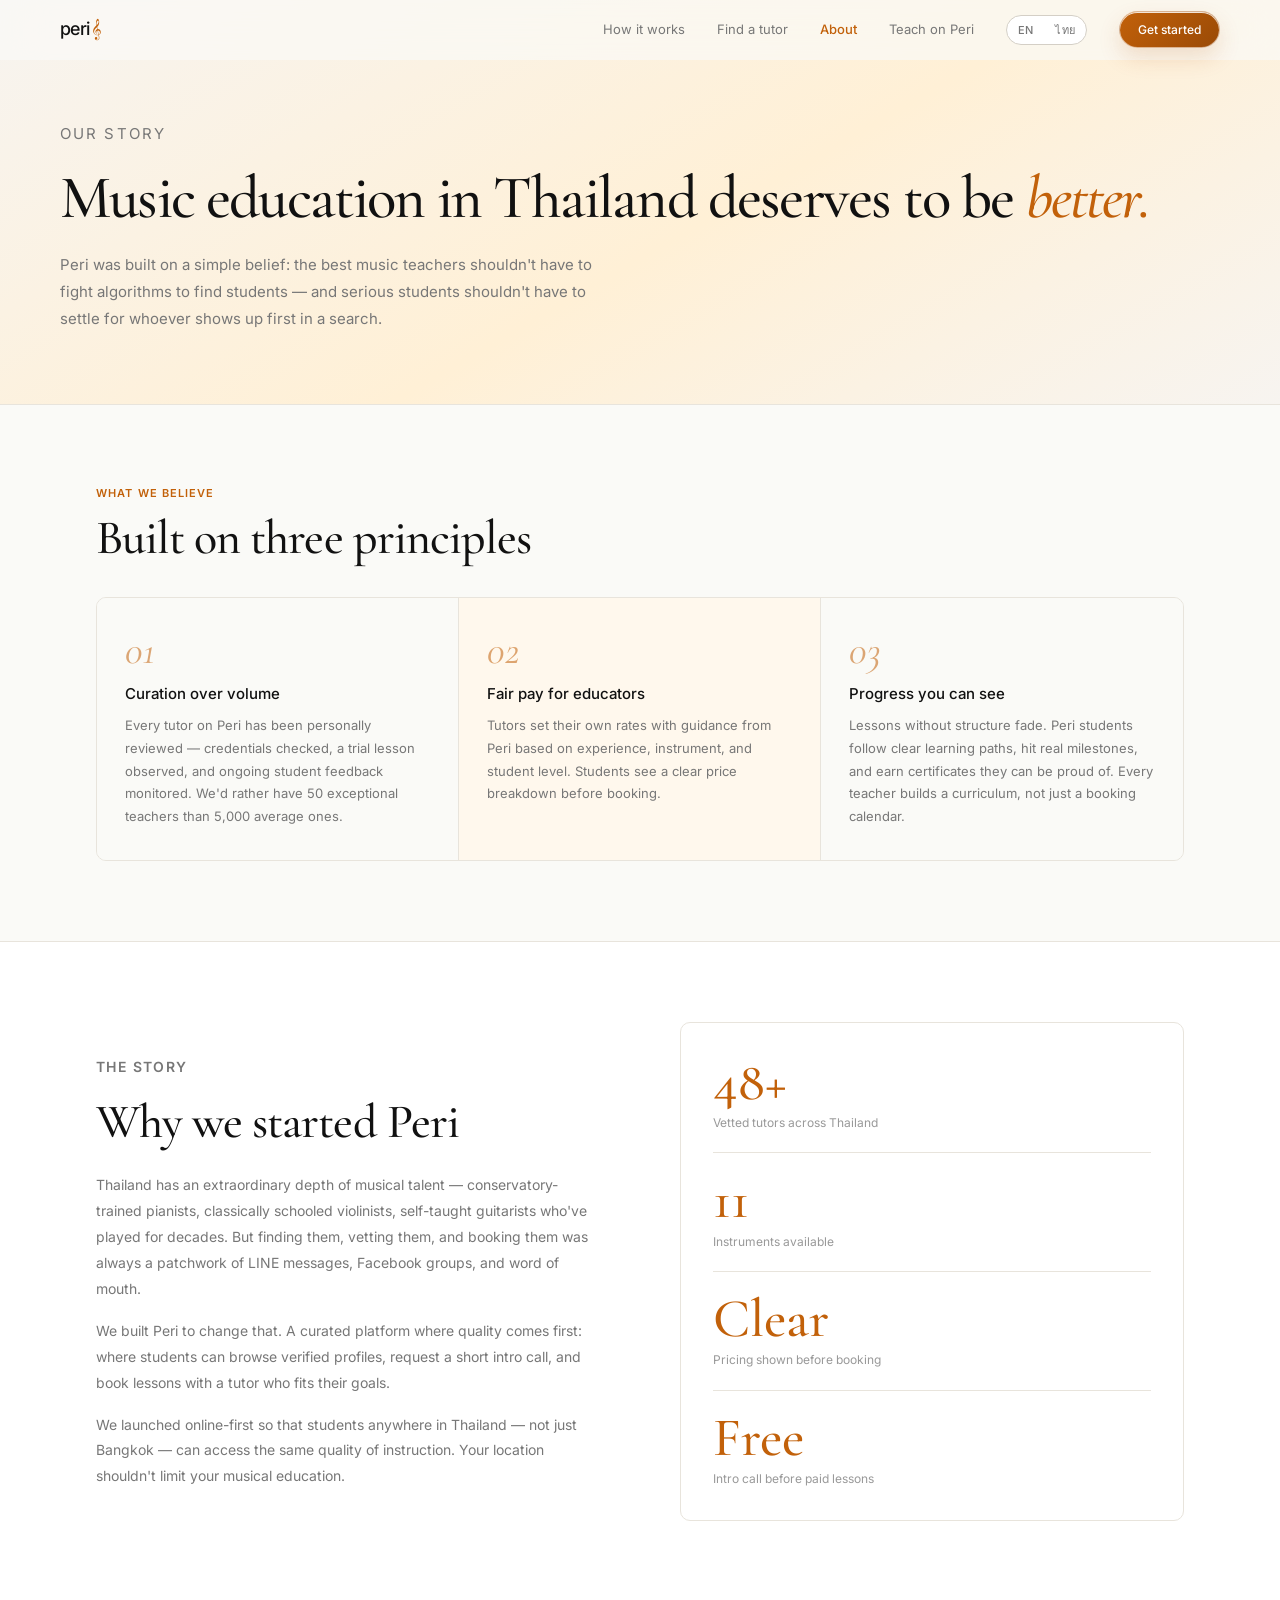
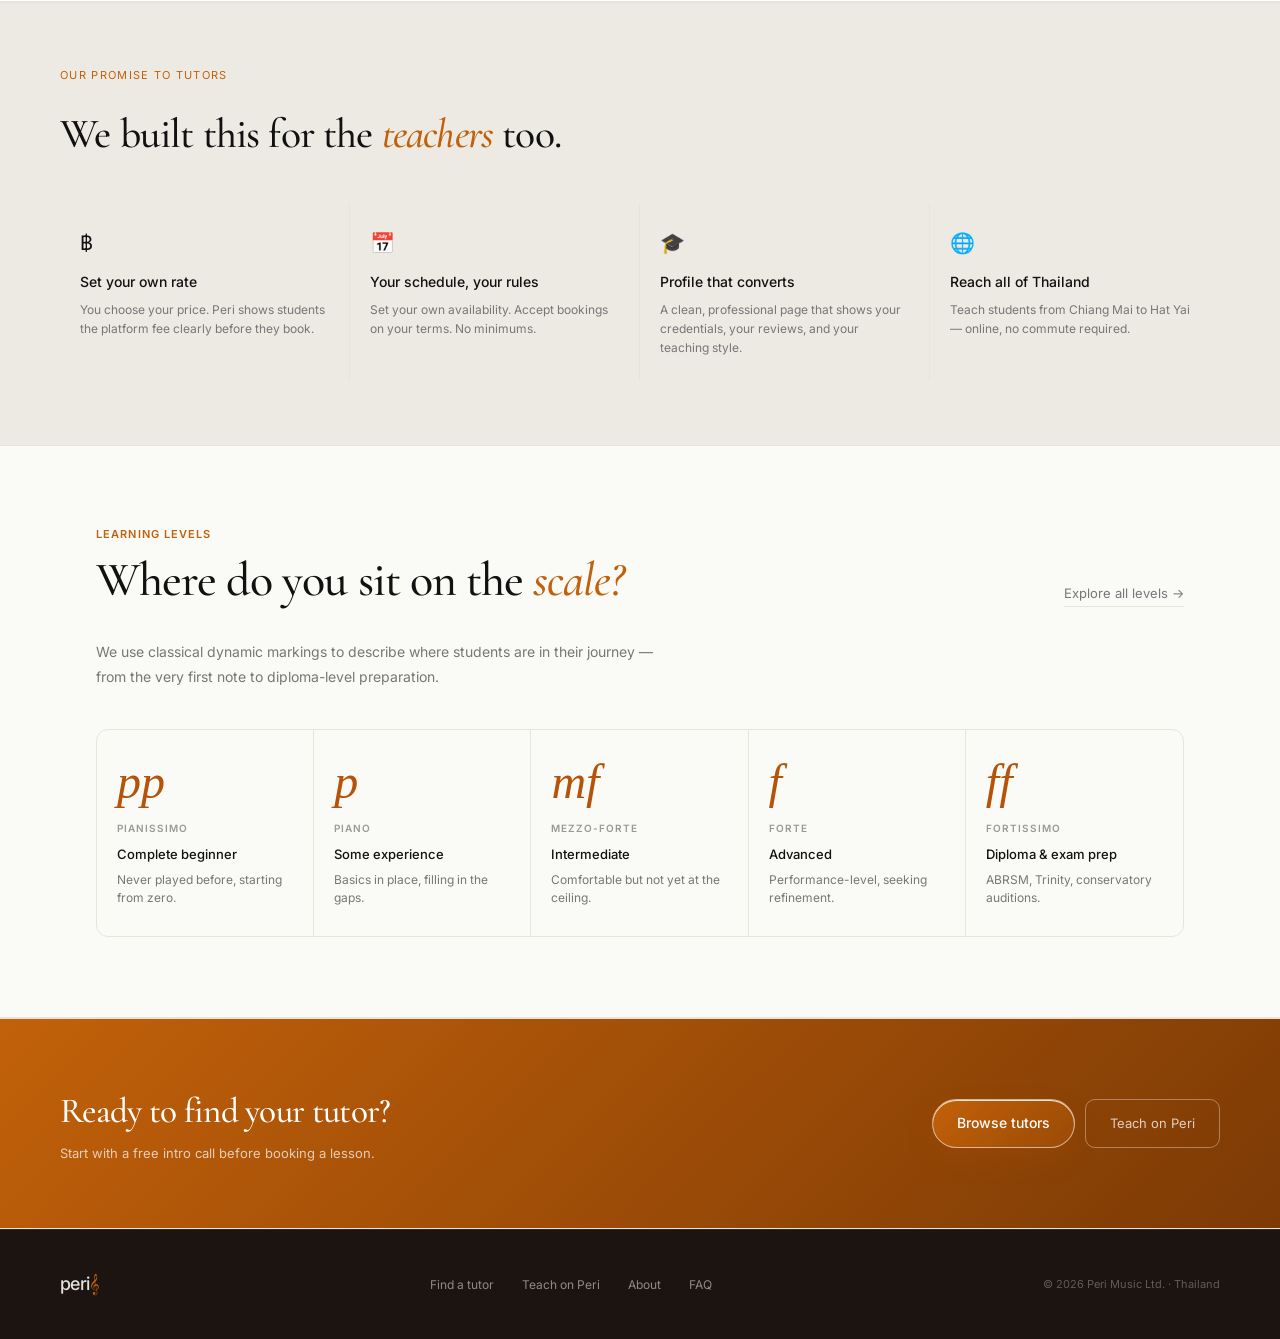
==== Music App/about.html @ 8caa7724 "Add files via upload Initial Peri mockup" ====
<!DOCTYPE html>
<html lang="en">
<head>
  <meta charset="UTF-8"/>
  <meta name="viewport" content="width=device-width, initial-scale=1.0"/>
  <title>About Peri — Online Music Tutoring in Thailand</title>
  <link rel="stylesheet" href="peri.css"/>
  <style>
    .page-hero {
      padding: 120px 36px 72px;
      background: linear-gradient(150deg, #F7F4F0 0%, #FFF0D6 55%, #F7F4F0 100%);
      border-bottom: 0.5px solid var(--border);
      position: relative; overflow: hidden;
    }
    .page-hero-inner { max-width: 1160px; margin: 0 auto; }
    .page-hero-label {
      font-size: 11px; color: var(--amber);
      letter-spacing: 0.14em; text-transform: uppercase; margin-bottom: 18px;
    }
    .page-hero h1 {
      font-family: 'Cormorant Garamond', serif;
      font-size: clamp(2.4rem, 5vw, 3.8rem);
      font-weight: 500; letter-spacing: -0.03em;
      line-height: 1.08; margin-bottom: 20px;
    }
    .page-hero h1 em { font-style: italic; color: var(--amber); }
    .page-hero p {
      font-size: 15px; color: var(--text-3);
      line-height: 1.8; max-width: 560px;
    }

    /* VALUES */
    .values-grid {
      display: grid; grid-template-columns: repeat(3, 1fr);
      gap: 0; border: 0.5px solid var(--border);
      border-radius: var(--r-md); overflow: hidden;
    }
    .value-card {
      padding: 32px 28px;
      border-right: 0.5px solid var(--border);
      background: var(--bg-white);
      transition: background 0.2s;
    }
    .value-card:nth-child(odd) { background: #FAFAF7; }
    .value-card:nth-child(even) { background: #FFF8ED; }
    .value-card:last-child { border-right: none; }
    .value-num {
      font-family: 'Cormorant Garamond', serif;
      font-size: 40px; color: var(--amber);
      font-style: italic; margin-bottom: 12px;
      line-height: 1; opacity: 0.55;
    }
    .value-title { font-size: 15px; font-weight: 500; margin-bottom: 8px; }
    .value-body { font-size: 13px; color: var(--text-3); line-height: 1.75; }

    /* STORY */
    .story-grid {
      display: grid; grid-template-columns: 1fr 1fr;
      gap: 80px; align-items: center;
    }
    .story-body p {
      font-size: 14px; color: var(--text-3);
      line-height: 1.85; margin-bottom: 16px;
    }
    .story-body p:last-child { margin-bottom: 0; }
    .story-stat-block {
      background: var(--bg-white); border: 0.5px solid var(--border);
      border-radius: var(--r-md); padding: 32px;
    }
    .story-stat {
      padding: 20px 0;
      border-bottom: 0.5px solid var(--border);
    }
    .story-stat:last-child { border-bottom: none; padding-bottom: 0; }
    .story-stat:first-child { padding-top: 0; }
    .story-stat-n {
      font-family: 'Cormorant Garamond', serif;
      font-size: 3.4rem; font-weight: 500;
      color: var(--amber); line-height: 1; margin-bottom: 4px;
    }
    .story-stat-l { font-size: 12px; color: var(--text-4); }

    /* TUTOR PROMISE */
    .promise-band {
      background: #EDEAE4; padding: 64px 36px;
      border-top: 0.5px solid var(--border);
      border-bottom: 0.5px solid var(--border);
    }
    .promise-inner { max-width: 1160px; margin: 0 auto; }
    .promise-label {
      font-size: 11px; color: var(--amber);
      letter-spacing: 0.12em; text-transform: uppercase; margin-bottom: 16px;
    }
    .promise-title {
      font-family: 'Cormorant Garamond', serif;
      font-size: clamp(1.8rem, 3.5vw, 2.6rem);
      font-weight: 500; color: var(--text);
      letter-spacing: -0.02em; margin-bottom: 36px;
    }
    .promise-title em { font-style: italic; color: var(--amber); }
    .promise-grid {
      display: grid; grid-template-columns: repeat(4, 1fr); gap: 0;
    }
    .promise-item {
      padding: 24px 20px;
      border-right: 0.5px solid var(--border);
    }
    .promise-item:last-child { border-right: none; }
    .promise-icon { font-size: 20px; margin-bottom: 12px; }
    .promise-item-t { font-size: 14px; color: var(--text); font-weight: 500; margin-bottom: 6px; }
    .promise-item-d { font-size: 12px; color: var(--text-3); line-height: 1.6; }

    @media (max-width: 900px) {
      .values-grid { grid-template-columns: 1fr 1fr; }
      .story-grid { grid-template-columns: 1fr; gap: 40px; }
      .promise-grid { grid-template-columns: 1fr 1fr; }
    }
    @media (max-width: 600px) {
      .values-grid { grid-template-columns: 1fr; }
      .promise-grid { grid-template-columns: 1fr; }
    }
  </style>
</head>
<body>

<!-- NAV -->
<nav class="nav" id="nav">
  <div class="nav-inner">
    <a href="index.html" class="nav-logo">peri<span class="clef">𝄞</span></a>
    <a href="index.html#how" class="nav-link" data-lang="nav.how">How it works</a>
    <a href="tutors.html" class="nav-link" data-lang="nav.tutors">Find a tutor</a>
    <a href="about.html" class="nav-link active" data-lang="nav.about">About</a>
    <a href="teach.html" class="nav-link" data-lang="nav.teach">Teach on Peri</a>
    <div class="lang-toggle">
      <button class="lang-btn active" data-lang-switcher="en" onclick="window.Peri.setLang('en')">EN</button>
      <button class="lang-btn" data-lang-switcher="th" onclick="window.Peri.setLang('th')">ไทย</button>
    </div>
    <a href="tutors.html" class="nav-btn" data-lang="nav.cta">Get started</a>
  </div>
</nav>

<!-- HERO -->
<section class="page-hero">
  <div class="page-hero-inner">
    <p class="page-hero-label" data-lang="abt.hero.label">Our story</p>
    <h1 class="hero-h1" data-lang-html="abt.hero.h1">Music education in Thailand<br/>deserves to be <em>better.</em></h1>
    <p data-lang="abt.hero.sub">Peri was built on a simple belief: the best music teachers shouldn't have to fight algorithms to find students — and serious students shouldn't have to settle for whoever shows up first in a search.</p>
  </div>
</section>

<!-- VALUES -->
<section class="section" style="border-bottom:0.5px solid var(--border);">
  <div class="container">
    <div class="sec-head">
      <div>
        <p class="sec-label" data-lang="abt.val.label">What we believe</p>
        <h2 class="sec-title s-title" data-lang="abt.val.title">Built on three principles</h2>
      </div>
    </div>
    <div class="values-grid">
      <div class="value-card">
        <div class="value-num" data-lang="abt.val1.n">01</div>
        <div class="value-title" data-lang="abt.val1.t">Curation over volume</div>
        <div class="value-body" data-lang="abt.val1.d">Every tutor on Peri has been personally reviewed — credentials checked, a trial lesson observed, and ongoing student feedback monitored. We'd rather have 50 exceptional teachers than 5,000 average ones.</div>
      </div>
      <div class="value-card">
        <div class="value-num" data-lang="abt.val2.n">02</div>
        <div class="value-title" data-lang="abt.val2.t">Fair pay for educators</div>
        <div class="value-body" data-lang="abt.val2.d">Tutors set their own rates with guidance from Peri based on experience, instrument, and student level. Students see a clear price breakdown before booking.</div>
      </div>
      <div class="value-card">
        <div class="value-num" data-lang="abt.val3.n">03</div>
        <div class="value-title" data-lang="abt.val3.t">Progress you can see</div>
        <div class="value-body" data-lang="abt.val3.d">Lessons without structure fade. Peri students follow clear learning paths, hit real milestones, and earn certificates they can be proud of. Every teacher builds a curriculum, not just a booking calendar.</div>
      </div>
    </div>
  </div>
</section>

<!-- STORY -->
<section class="section" style="background:var(--bg-white); border-bottom:0.5px solid var(--border);">
  <div class="container">
    <div class="story-grid">
      <div class="story-body">
        <p class="sec-label" data-lang="abt.story.label">The story</p>
        <h2 class="sec-title s-title" style="margin-bottom:24px;" data-lang="abt.story.title">Why we started Peri</h2>
        <p data-lang="abt.story.p1">Thailand has an extraordinary depth of musical talent — conservatory-trained pianists, classically schooled violinists, self-taught guitarists who've played for decades. But finding them, vetting them, and booking them was always a patchwork of LINE messages, Facebook groups, and word of mouth.</p>
        <p data-lang="abt.story.p2">We built Peri to change that. A curated platform where quality comes first: where students can browse verified profiles, request a short intro call, and book lessons with a tutor who fits their goals.</p>
        <p data-lang="abt.story.p3">We launched online-first so that students anywhere in Thailand — not just Bangkok — can access the same quality of instruction. Your location shouldn't limit your musical education.</p>
      </div>
      <div>
        <div class="story-stat-block">
          <div class="story-stat">
            <div class="story-stat-n" data-lang="abt.stat1.n">48+</div>
            <div class="story-stat-l" data-lang="abt.stat1.l">Vetted tutors across Thailand</div>
          </div>
          <div class="story-stat">
            <div class="story-stat-n" data-lang="abt.stat2.n">11</div>
            <div class="story-stat-l" data-lang="abt.stat2.l">Instruments available</div>
          </div>
          <div class="story-stat">
            <div class="story-stat-n" data-lang="abt.stat3.n">Clear</div>
            <div class="story-stat-l" data-lang="abt.stat3.l">Pricing shown before booking</div>
          </div>
          <div class="story-stat">
            <div class="story-stat-n" data-lang="abt.stat4.n">Free</div>
            <div class="story-stat-l" data-lang="abt.stat4.l">Intro call before paid lessons</div>
          </div>
        </div>
      </div>
    </div>
  </div>
</section>

<!-- TUTOR PROMISE -->
<div class="promise-band">
  <div class="promise-inner">
    <p class="promise-label" data-lang="abt.promise.label">Our promise to tutors</p>
    <h2 class="promise-title s-title" data-lang-html="abt.promise.title">We built this for the <em>teachers</em> too.</h2>
    <div class="promise-grid">
      <div class="promise-item">
        <div class="promise-icon">฿</div>
        <div class="promise-item-t" data-lang="abt.pr1.t">Set your own rate</div>
        <div class="promise-item-d" data-lang="abt.pr1.d">You choose your price. Peri shows students the platform fee clearly before they book.</div>
      </div>
      <div class="promise-item">
        <div class="promise-icon">📅</div>
        <div class="promise-item-t" data-lang="abt.pr2.t">Your schedule, your rules</div>
        <div class="promise-item-d" data-lang="abt.pr2.d">Set your own availability. Accept bookings on your terms. No minimums.</div>
      </div>
      <div class="promise-item">
        <div class="promise-icon">🎓</div>
        <div class="promise-item-t" data-lang="abt.pr3.t">Profile that converts</div>
        <div class="promise-item-d" data-lang="abt.pr3.d">A clean, professional page that shows your credentials, your reviews, and your teaching style.</div>
      </div>
      <div class="promise-item">
        <div class="promise-icon">🌐</div>
        <div class="promise-item-t" data-lang="abt.pr4.t">Reach all of Thailand</div>
        <div class="promise-item-d" data-lang="abt.pr4.d">Teach students from Chiang Mai to Hat Yai — online, no commute required.</div>
      </div>
    </div>
  </div>
</div>

<!-- LEVELS -->
<section class="section" style="background:var(--bg); border-bottom:0.5px solid var(--border);">
  <div class="container">
    <div class="sec-head">
      <div>
        <p class="sec-label" data-lang="abt.lev.label">Learning levels</p>
        <h2 class="sec-title s-title" data-lang-html="abt.lev.title">Where do you sit<br/>on the <em>scale?</em></h2>
      </div>
      <a href="levels.html" style="font-size:13px;color:var(--text-3);border-bottom:0.5px solid var(--border);padding-bottom:2px;" data-lang="abt.lev.link">Explore all levels →</a>
    </div>
    <p style="font-size:14px;color:var(--text-3);line-height:1.8;max-width:560px;margin-bottom:40px;" data-lang="abt.lev.body">We use classical dynamic markings to describe where students are in their journey — from the very first note to diploma-level preparation.</p>
    <div style="display:grid;grid-template-columns:repeat(5,1fr);border:0.5px solid var(--border);border-radius:12px;overflow:hidden;">
      <a href="levels.html#pp" style="padding:28px 20px;border-right:0.5px solid var(--border);text-decoration:none;transition:background 0.15s;" onmouseover="this.style.background='#FEF3C7'" onmouseout="this.style.background=''">
        <div style="font-family:'Times New Roman',serif;font-size:3rem;font-style:italic;color:#B45309;line-height:1;margin-bottom:14px;">pp</div>
        <div style="font-size:10px;font-weight:600;letter-spacing:0.1em;text-transform:uppercase;color:#999;margin-bottom:8px;">Pianissimo</div>
        <div style="font-size:13px;font-weight:500;color:#111;margin-bottom:6px;" data-lang="abt.lev.pp.badge">Complete beginner</div>
        <div style="font-size:12px;color:#777;line-height:1.55;" data-lang="abt.lev.pp.d">Never played before, starting from zero.</div>
      </a>
      <a href="levels.html#p" style="padding:28px 20px;border-right:0.5px solid var(--border);text-decoration:none;transition:background 0.15s;" onmouseover="this.style.background='#FEF3C7'" onmouseout="this.style.background=''">
        <div style="font-family:'Times New Roman',serif;font-size:3rem;font-style:italic;color:#B45309;line-height:1;margin-bottom:14px;">p</div>
        <div style="font-size:10px;font-weight:600;letter-spacing:0.1em;text-transform:uppercase;color:#999;margin-bottom:8px;">Piano</div>
        <div style="font-size:13px;font-weight:500;color:#111;margin-bottom:6px;" data-lang="abt.lev.p.badge">Some experience</div>
        <div style="font-size:12px;color:#777;line-height:1.55;" data-lang="abt.lev.p.d">Basics in place, filling in the gaps.</div>
      </a>
      <a href="levels.html#mf" style="padding:28px 20px;border-right:0.5px solid var(--border);text-decoration:none;transition:background 0.15s;" onmouseover="this.style.background='#FEF3C7'" onmouseout="this.style.background=''">
        <div style="font-family:'Times New Roman',serif;font-size:3rem;font-style:italic;color:#B45309;line-height:1;margin-bottom:14px;">mf</div>
        <div style="font-size:10px;font-weight:600;letter-spacing:0.1em;text-transform:uppercase;color:#999;margin-bottom:8px;">Mezzo-forte</div>
        <div style="font-size:13px;font-weight:500;color:#111;margin-bottom:6px;" data-lang="abt.lev.mf.badge">Intermediate</div>
        <div style="font-size:12px;color:#777;line-height:1.55;" data-lang="abt.lev.mf.d">Comfortable but not yet at the ceiling.</div>
      </a>
      <a href="levels.html#f" style="padding:28px 20px;border-right:0.5px solid var(--border);text-decoration:none;transition:background 0.15s;" onmouseover="this.style.background='#FEF3C7'" onmouseout="this.style.background=''">
        <div style="font-family:'Times New Roman',serif;font-size:3rem;font-style:italic;color:#B45309;line-height:1;margin-bottom:14px;">f</div>
        <div style="font-size:10px;font-weight:600;letter-spacing:0.1em;text-transform:uppercase;color:#999;margin-bottom:8px;">Forte</div>
        <div style="font-size:13px;font-weight:500;color:#111;margin-bottom:6px;" data-lang="abt.lev.f.badge">Advanced</div>
        <div style="font-size:12px;color:#777;line-height:1.55;" data-lang="abt.lev.f.d">Performance-level, seeking refinement.</div>
      </a>
      <a href="levels.html#ff" style="padding:28px 20px;text-decoration:none;transition:background 0.15s;" onmouseover="this.style.background='#FEF3C7'" onmouseout="this.style.background=''">
        <div style="font-family:'Times New Roman',serif;font-size:3rem;font-style:italic;color:#B45309;line-height:1;margin-bottom:14px;">ff</div>
        <div style="font-size:10px;font-weight:600;letter-spacing:0.1em;text-transform:uppercase;color:#999;margin-bottom:8px;">Fortissimo</div>
        <div style="font-size:13px;font-weight:500;color:#111;margin-bottom:6px;" data-lang="abt.lev.ff.badge">Diploma &amp; exam prep</div>
        <div style="font-size:12px;color:#777;line-height:1.55;" data-lang="abt.lev.ff.d">ABRSM, Trinity, conservatory auditions.</div>
      </a>
    </div>
  </div>
</section>

<!-- CTA -->
<div class="cta-band">
  <div class="cta-inner">
    <div>
      <div class="cta-t" data-lang="abt.cta.t">Ready to find your tutor?</div>
      <div class="cta-s" data-lang="abt.cta.s">Start with a free intro call before booking a lesson.</div>
    </div>
    <div class="cta-actions">
      <a href="tutors.html" class="btn btn-primary" data-lang="abt.cta.btn">Browse tutors</a>
      <a href="teach.html" style="display:inline-flex;align-items:center;font-size:13px;color:rgba(255,255,255,0.75);padding:12px 24px;border-radius:10px;border:0.5px solid rgba(255,255,255,0.35);" data-lang="abt.cta.link">Teach on Peri</a>
    </div>
  </div>
</div>

<!-- FOOTER -->
<footer style="background:#1C1410; border-top:0.5px solid rgba(255,255,255,0.08);">
  <div class="footer-inner">
    <div class="foot-logo" style="color:rgba(255,255,255,0.88);">peri<span class="clef">𝄞</span></div>
    <div class="foot-links">
      <a href="tutors.html" class="foot-link" style="color:rgba(255,255,255,0.5);" data-lang="foot.tutors">Find a tutor</a>
      <a href="teach.html" class="foot-link" style="color:rgba(255,255,255,0.5);" data-lang="foot.teach">Teach on Peri</a>
      <a href="about.html" class="foot-link" style="color:rgba(255,255,255,0.5);" data-lang="foot.about">About</a>
      <a href="faq.html" class="foot-link" style="color:rgba(255,255,255,0.5);" data-lang="foot.faq">FAQ</a>
    </div>
    <div class="foot-copy" style="color:rgba(255,255,255,0.3);" data-lang="foot.copy">© 2026 Peri Music Ltd. · Thailand</div>
  </div>
</footer>

<script src="lang.js"></script>
<script>
  const nav = document.getElementById('nav');
  window.addEventListener('scroll', () => {
    nav.classList.toggle('scrolled', window.scrollY > 20);
  });
  // ── Italic em fade-in ──
  const emObs = new IntersectionObserver((entries, o) => {
    entries.forEach(e => { if(e.isIntersecting){ e.target.classList.add('em-revealed'); o.unobserve(e.target); }});
  }, {threshold:0.25});
  document.querySelectorAll('.s-title, .hero-h1').forEach(el => emObs.observe(el));
</script>
</body>
</html>
---- Music App/peri.css ----
/* =============================================
   PERI — Design System v3
   Wireframe palette + v1 interactivity
   ============================================= */

@import url('https://fonts.googleapis.com/css2?family=Cormorant+Garamond:ital,wght@0,400;0,500;1,400;1,500&family=Inter:wght@300;400;500;600&family=Sarabun:wght@300;400;500&display=swap');

:root {
  --bg:         #FAFAF7;
  --bg-white:   #FFFFFF;
  --border:     #E8E4DC;
  --border-2:   #D4CFC6;
  --amber:      #C2610A;
  --amber-pale: #FFF0D6;
  --amber-mid:  #D4A047;
  --amber-text: #92400E;
  --dark:       #111111;
  --dark2:      #1E1E1E;
  --text:       #111111;
  --text-2:     #444444;
  --text-3:     #777777;
  --text-4:     #999999;
  --text-5:     #BBBBBB;
  --green:      #22C55E;
  --r-sm: 6px;
  --r-md: 10px;
  --r-lg: 16px;
  --shadow-sm: 0 1px 3px rgba(0,0,0,0.05), 0 1px 2px rgba(0,0,0,0.04);
  --shadow-md: 0 4px 20px rgba(0,0,0,0.08), 0 1px 3px rgba(0,0,0,0.04);
  --shadow-lg: 0 12px 40px rgba(0,0,0,0.1);
  --glass-bg: rgba(255,255,255,0.58);
  --glass-border: rgba(255,255,255,0.72);
  --glass-inner: inset 0 1px 0 rgba(255,255,255,0.84), inset 0 -1px 0 rgba(180,83,9,0.06);
}

*, *::before, *::after { box-sizing: border-box; margin: 0; padding: 0; }
html { scroll-behavior: smooth; }
body {
  font-family: 'Inter', -apple-system, sans-serif;
  background: var(--bg);
  color: var(--text);
  line-height: 1.6;
  -webkit-font-smoothing: antialiased;
}
a { color: inherit; text-decoration: none; }
img { display: block; max-width: 100%; }
button { cursor: pointer; border: none; background: none; font-family: inherit; }

/* ---- NAV ---- */
.nav {
  position: fixed; top: 0; left: 0; right: 0; z-index: 100;
  height: 60px;
  display: flex; align-items: center;
  padding: 0 36px;
  background: rgba(250,250,247,0.72);
  backdrop-filter: blur(20px) saturate(1.2);
  -webkit-backdrop-filter: blur(20px) saturate(1.2);
  border-bottom: 0.5px solid transparent;
  transition: border-color 0.25s, box-shadow 0.25s;
}
.nav.scrolled {
  border-bottom-color: var(--border);
  box-shadow: 0 1px 12px rgba(0,0,0,0.05);
}
.nav-inner {
  max-width: 1160px; margin: 0 auto; width: 100%;
  display: flex; align-items: center; gap: 32px;
}
.nav-logo {
  font-size: 18px; font-weight: 500;
  letter-spacing: -0.04em; color: var(--dark);
  margin-right: auto; display: flex; align-items: center; gap: 2px;
}
.nav-logo .clef { color: var(--amber); }
.nav-link { font-size: 13px; color: var(--text-3); transition: all 0.18s; }
.nav-link:hover { color: var(--text); }
.nav-link.active { color: var(--amber); font-weight: 500; }
.nav-btn {
  font-size: 12px; font-weight: 500;
  padding: 8px 18px; border-radius: 999px;
  background: linear-gradient(135deg, #C2610A 0%, #9A4A06 100%); color: #fff;
  border: 0.5px solid rgba(255,255,255,0.55);
  box-shadow: var(--glass-inner), 0 10px 22px rgba(180,83,9,0.16);
  transition: opacity 0.15s, transform 0.15s;
}
.nav-btn:hover { opacity: 0.9; transform: translateY(-1px); }

/* ---- BUTTONS ---- */
.btn {
  display: inline-flex; align-items: center; gap: 6px;
  font-size: 14px; font-weight: 500; font-family: 'Inter', sans-serif;
  padding: 12px 24px; border-radius: 999px;
  cursor: pointer; transition: all 0.18s;
}
.btn-primary {
  background: linear-gradient(135deg, #C2610A 0%, #9A4A06 100%); color: #fff;
  border: 0.5px solid rgba(255,255,255,0.55);
  box-shadow: var(--glass-inner), 0 12px 26px rgba(180,83,9,0.18);
}
.btn-primary:hover { background: linear-gradient(135deg, #9A4A06 0%, #7A3804 100%); transform: translateY(-1px); box-shadow: var(--glass-inner), var(--shadow-md); }
.btn-outline {
  border: 0.5px solid rgba(180,83,9,0.24); color: var(--amber-text);
  background: var(--glass-bg);
  backdrop-filter: blur(14px) saturate(1.14);
  -webkit-backdrop-filter: blur(14px) saturate(1.14);
  box-shadow: var(--glass-inner);
}
.btn-outline:hover { background: rgba(254,243,199,0.62); }
.btn-ghost {
  border: 0.5px solid var(--glass-border); color: var(--text-2);
  background: var(--glass-bg);
  backdrop-filter: blur(14px) saturate(1.14);
  -webkit-backdrop-filter: blur(14px) saturate(1.14);
  box-shadow: var(--glass-inner);
}
.btn-ghost:hover { border-color: rgba(180,83,9,0.22); color: var(--text); }
.btn-dark { background: rgba(180,83,9,0.9); color: #fff; }
.btn-dark:hover { opacity: 0.85; }
.btn-sm { padding: 8px 16px; font-size: 12px; border-radius: var(--r-sm); }

/* ---- LAYOUT ---- */
.container { max-width: 1160px; margin: 0 auto; padding: 0 36px; }
.section { padding: 80px 36px; }
.section-sm { padding: 48px 36px; }
.divider { height: 0.5px; background: var(--border); }

/* ---- DYNAMICS STRIP ---- */
.dyn-strip { display: flex; border-bottom: 0.5px solid var(--border); }
.dyn {
  flex: 1; padding: 12px 20px;
  border-right: 0.5px solid var(--border);
  display: flex; align-items: center; gap: 10px;
}
.dyn:last-child { border-right: none; }
.dyn-mark {
  font-family: 'Cormorant Garamond', serif;
  font-size: 18px; color: var(--amber); font-style: italic; min-width: 22px;
}
.dyn-text { font-size: 11px; color: var(--text-4); line-height: 1.4; }

/* ---- STATS BAR ---- */
.stats-bar { display: flex; border-bottom: 0.5px solid var(--border); }
.stat { flex: 1; padding: 18px 24px; border-right: 0.5px solid var(--border); }
.stat:last-child { border-right: none; }
.stat-n { font-size: 24px; font-weight: 500; color: var(--text); margin-bottom: 3px; }
.stat-l { font-size: 10px; color: var(--text-4); text-transform: uppercase; letter-spacing: 0.06em; }

/* ---- TUTOR CARD (grid) ---- */
.tc {
  background: var(--bg-white); border: 0.5px solid var(--border);
  border-radius: var(--r-md); padding: 16px;
  position: relative; overflow: hidden;
  cursor: pointer; display: block;
  transition: border-color 0.18s, transform 0.18s, box-shadow 0.18s;
}
.tc:hover { border-color: var(--amber); transform: translateY(-3px); box-shadow: var(--shadow-md); }
.tc-stripe { position: absolute; top: 0; left: 0; right: 0; height: 2px; background: var(--amber); }
.tc-top { display: flex; justify-content: space-between; align-items: flex-start; margin-bottom: 10px; }
.tc-av {
  width: 40px; height: 40px; border-radius: 50%;
  background: var(--amber-pale); color: var(--amber-text);
  display: flex; align-items: center; justify-content: center;
  font-size: 13px; font-weight: 500; flex-shrink: 0;
}
.tc-stars { color: var(--amber); font-size: 11px; }
.tc-name { font-size: 14px; font-weight: 500; color: var(--text); margin-bottom: 2px; }
.tc-inst { font-size: 12px; color: var(--text-4); margin-bottom: 10px; }
.tc-tags { display: flex; gap: 5px; flex-wrap: wrap; margin-bottom: 12px; }
.tc-tag {
  font-size: 10px; padding: 2px 7px; border-radius: 3px;
  background: var(--amber-pale); color: var(--amber-text);
}
.tc-footer { display: flex; justify-content: space-between; align-items: center; }
.tc-price { font-size: 13px; font-weight: 500; color: var(--amber); }
.online-pill {
  display: flex; align-items: center; gap: 5px;
  font-size: 10px; color: #166534;
}
.online-dot { width: 6px; height: 6px; border-radius: 50%; background: var(--green); }

/* ---- SECTION LABEL / TITLE ---- */
.sec-label {
  font-size: 11px; font-weight: 600; letter-spacing: 0.1em;
  text-transform: uppercase; color: var(--amber); margin-bottom: 10px;
}
.sec-title {
  font-family: 'Cormorant Garamond', serif;
  font-size: clamp(2rem, 4vw, 3rem);
  font-weight: 500; letter-spacing: -0.02em;
  line-height: 1.1; color: var(--text);
}
.sec-title em { font-style: italic; color: var(--amber); }
.sec-head { display: flex; justify-content: space-between; align-items: flex-end; margin-bottom: 32px; }

/* ---- HOW GRID ---- */
.how-grid { display: grid; grid-template-columns: repeat(3,1fr); gap: 0; }
.hc { padding: 28px; border-right: 0.5px solid var(--border); }
.hc:first-child { padding-left: 0; }
.hc:last-child { border-right: none; padding-right: 0; }
.hc-n {
  font-family: 'Cormorant Garamond', serif;
  font-size: 44px; color: var(--border); font-style: italic; margin-bottom: 10px;
}
.hc-t { font-size: 15px; font-weight: 500; color: var(--text); margin-bottom: 6px; }
.hc-d { font-size: 13px; color: var(--text-3); line-height: 1.7; }

/* ---- WHY CARDS ---- */
.why-card {
  background: var(--bg-white); border: 0.5px solid var(--border);
  border-radius: var(--r-md); padding: 20px 24px;
  display: flex; gap: 16px; align-items: flex-start;
  transition: border-color 0.18s, box-shadow 0.18s;
  margin-bottom: 12px;
}
.why-card:hover { border-color: var(--amber-mid); box-shadow: var(--shadow-sm); }
.why-card:last-child { margin-bottom: 0; }
.why-icon {
  width: 36px; height: 36px; border-radius: var(--r-sm);
  background: var(--amber-pale); color: var(--amber-text);
  display: flex; align-items: center; justify-content: center;
  font-size: 16px; flex-shrink: 0;
}
.why-card-title { font-size: 14px; font-weight: 500; margin-bottom: 3px; }
.why-card-sub { font-size: 12px; color: var(--text-4); }

/* ---- CTA BAND ---- */
.cta-band {
  background: linear-gradient(135deg, #C2610A 0%, #7C3A05 100%); padding: 64px 36px;
  border-top: 0.5px solid var(--border);
  border-bottom: 0.5px solid var(--border);
}
.cta-inner { max-width: 1160px; margin: 0 auto; display: flex; align-items: center; justify-content: space-between; gap: 40px; }
.cta-t {
  font-family: 'Cormorant Garamond', serif;
  font-size: clamp(1.6rem, 3vw, 2.2rem);
  font-weight: 500; color: #fff;
  letter-spacing: -0.02em; margin-bottom: 4px;
}
.cta-s { font-size: 13px; color: rgba(255,255,255,0.7); }
.cta-actions { display: flex; gap: 10px; flex-shrink: 0; }

/* ---- INSTRUMENT GRID ---- */
.inst-grid {
  display: grid;
  grid-template-columns: repeat(9, 1fr);
  border: 0.5px solid var(--border);
  border-radius: var(--r-md);
  overflow: hidden;
}
.inst-item {
  padding: 20px 12px; text-align: center;
  border-right: 0.5px solid var(--border);
  cursor: pointer; transition: background 0.15s;
}
.inst-item:last-child { border-right: none; }
.inst-item:hover { background: var(--amber-pale); }
.inst-icon { font-size: 22px; margin-bottom: 6px; }
.inst-name { font-size: 10px; color: var(--text-4); }

/* ---- NOTE STRIP ---- */
.note-strip {
  padding: 12px 36px; border-top: 0.5px solid var(--border);
  border-bottom: 0.5px solid var(--border);
  display: flex; align-items: center; gap: 6px; overflow: hidden;
}
.nsym { font-size: 18px; color: var(--border); }
.nsym-a { color: var(--amber); }
.ns-lbl { font-size: 9px; color: #ccc; letter-spacing: 0.12em; text-transform: uppercase; margin-left: auto; }

/* ---- FILTER CHIP ---- */
.filter-chip {
  font-size: 12px; padding: 6px 14px; border-radius: 20px;
  border: 0.5px solid var(--border); color: var(--text-3);
  white-space: nowrap; cursor: pointer; background: var(--bg-white);
  transition: all 0.15s; font-family: 'Inter', sans-serif;
}
.filter-chip.on { background: var(--amber-pale); border-color: var(--amber-mid); color: var(--amber-text); }
.filter-chip:hover:not(.on) { border-color: var(--text-4); color: var(--text-2); }

/* ---- TAG ---- */
.tag { font-size: 10px; padding: 2px 7px; border-radius: 3px; background: var(--amber-pale); color: var(--amber-text); }

/* ---- FOOTER ---- */
footer {
  background: #1C1410; border-top: 0.5px solid rgba(255,255,255,0.08);
  padding: 40px 36px;
}
.footer-inner { max-width: 1160px; margin: 0 auto; display: flex; justify-content: space-between; align-items: center; flex-wrap: wrap; gap: 20px; }
.foot-logo { font-size: 18px; font-weight: 500; letter-spacing: -0.04em; color: rgba(255,255,255,0.88); }
.foot-logo .clef { color: var(--amber); }
.foot-links { display: flex; gap: 28px; }
.foot-link { font-size: 12px; color: rgba(255,255,255,0.5); transition: color 0.15s; }
.foot-link:hover { color: rgba(255,255,255,0.88); }
.foot-copy { font-size: 11px; color: rgba(255,255,255,0.3); }

@media (max-width: 900px) {
  .how-grid { grid-template-columns: 1fr 1fr; }
  .inst-grid { grid-template-columns: repeat(5,1fr); }
  .nav-link { display: none; }
  .cta-inner { flex-direction: column; align-items: flex-start; }
}
@media (max-width: 600px) {
  .how-grid { grid-template-columns: 1fr; }
  .inst-grid { grid-template-columns: repeat(3,1fr); }
  .section { padding: 56px 20px; }
  .container { padding: 0 20px; }
}

/* ── Language toggle ── */
.lang-toggle {
  display: flex;
  border-radius: 999px;
  overflow: hidden;
  border: 0.5px solid var(--border-2);
  background: var(--bg-white);
  flex-shrink: 0;
}
.lang-btn {
  font-size: 11px;
  font-weight: 500;
  padding: 5px 11px;
  background: transparent;
  color: var(--text-3);
  transition: background 0.18s, color 0.18s;
  letter-spacing: 0.02em;
}
.lang-btn:hover { color: var(--text-2); }
.lang-btn.active { background: var(--amber); color: #fff; }

/* Thai font override */
body.lang-th {
  font-family: 'Sarabun', 'Inter', -apple-system, sans-serif;
}
body.lang-th .nav-logo,
body.lang-th .hero-h1,
body.lang-th .s-title,
body.lang-th h1, body.lang-th h2, body.lang-th h3 {
  font-family: 'Sarabun', 'Cormorant Garamond', serif;
  font-style: normal;
}

/* ── Italic fade-in on section & hero titles ── */
.s-title em,
.hero-h1 em {
  display: inline-block;
  opacity: 0;
  transform: translateY(8px);
  transition: opacity 0.75s cubic-bezier(0.22, 1, 0.36, 1),
              transform 0.75s cubic-bezier(0.22, 1, 0.36, 1);
}
/* stagger hero em a beat later so headline text appears first */
.hero-h1 em { transition-delay: 0.45s; padding-right: 0.08em; }
/* section title em fades in right as the heading enters */
.s-title em  { transition-delay: 0.32s; }
/* revealed state (class added by IntersectionObserver) */
.s-title.em-revealed em,
.hero-h1.em-revealed em {
  opacity: 1;
  transform: none;
}
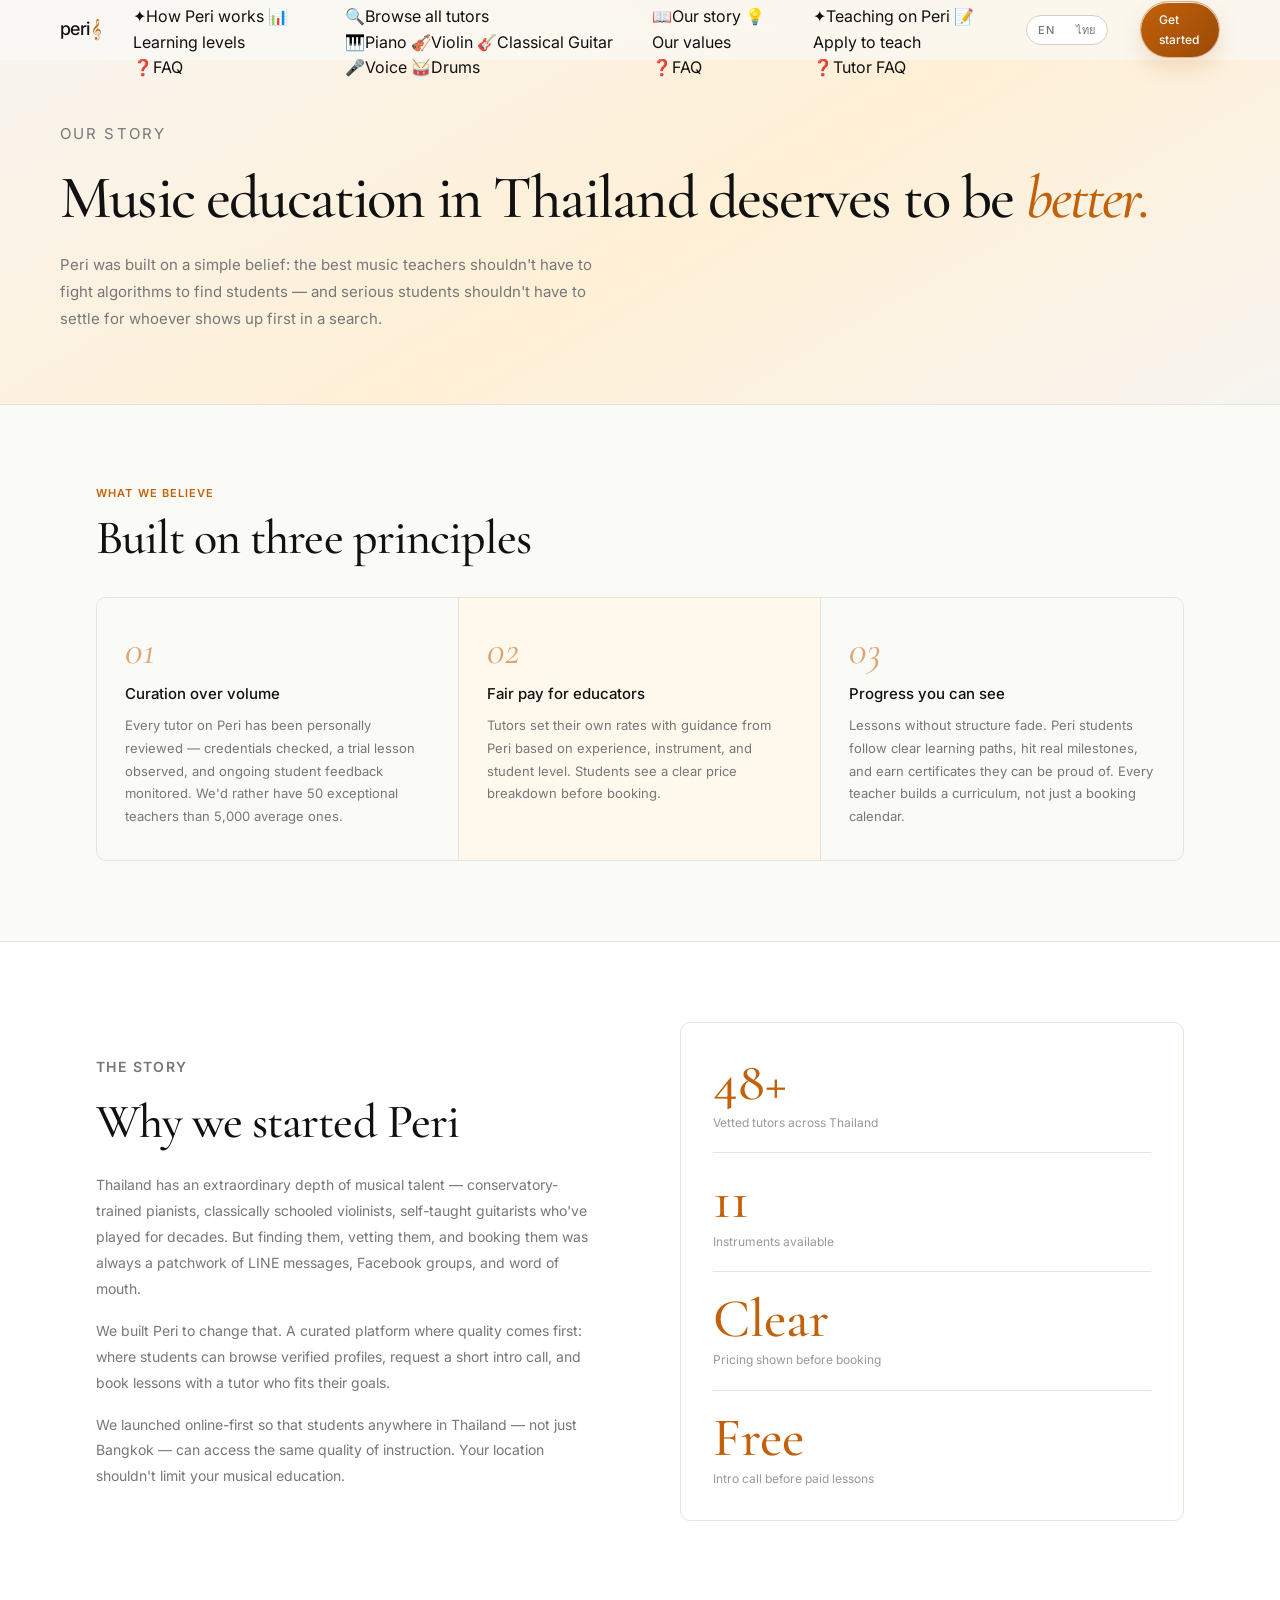
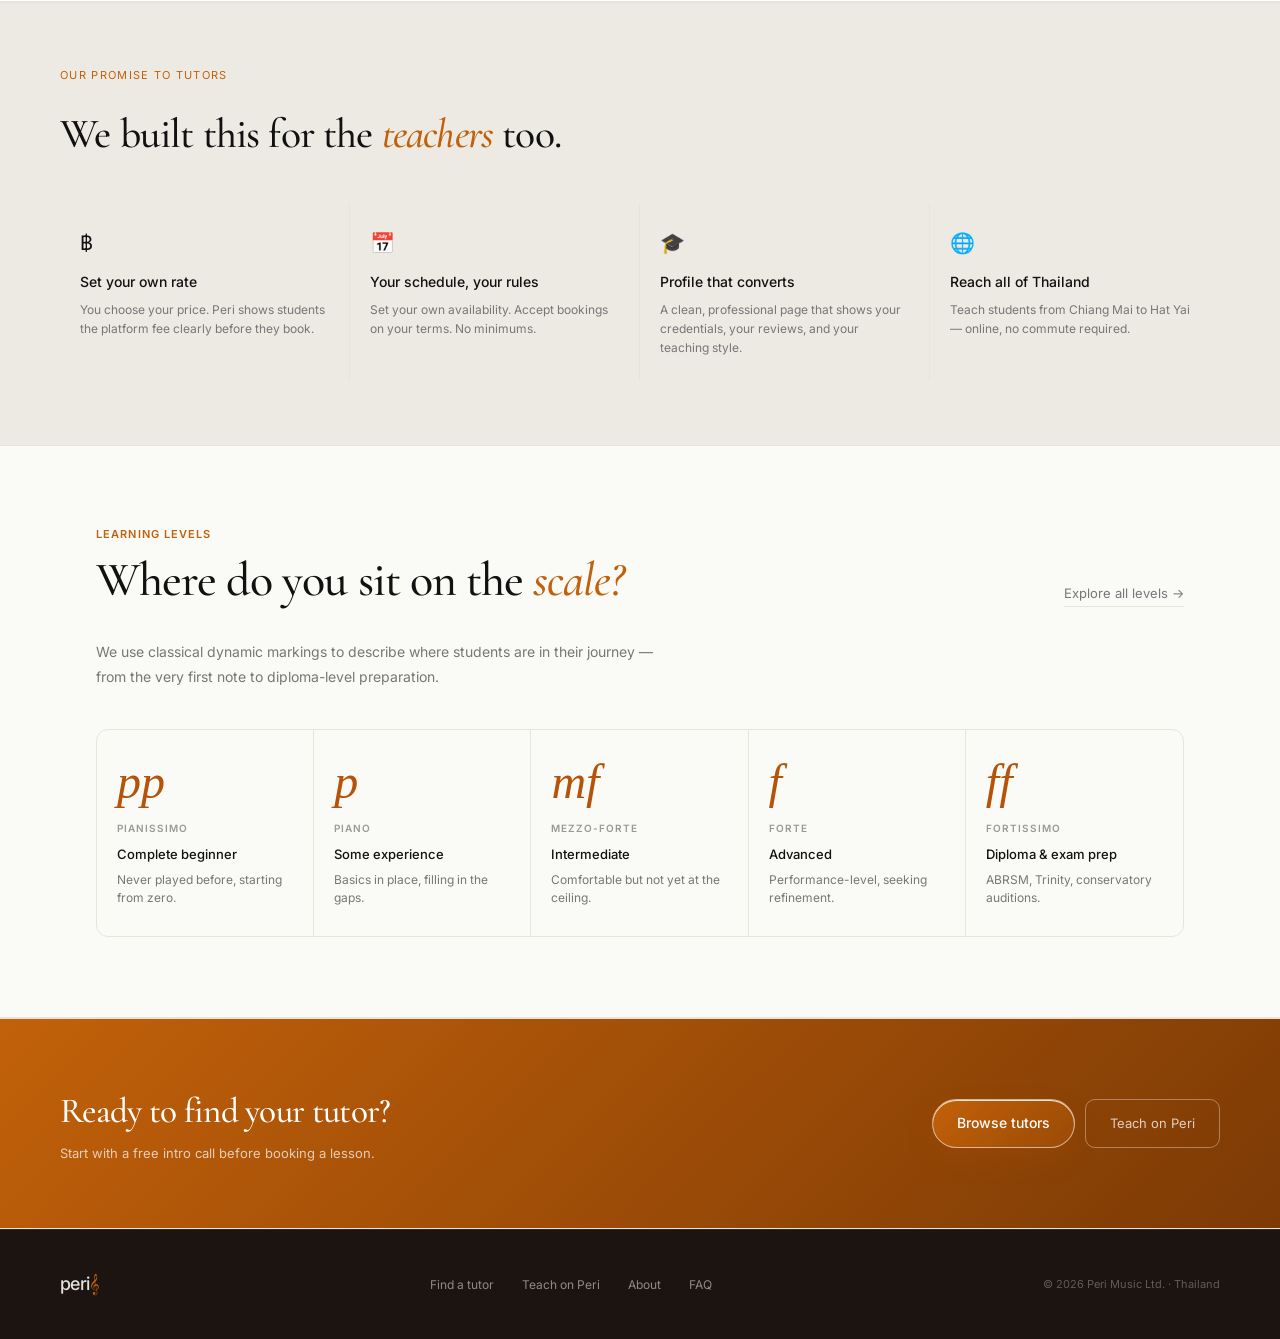
==== commit 1498b6a6: "Add files via upload" ====
--- a/Music App/about.html
+++ b/Music App/about.html
@@ -127,13 +127,48 @@
 <nav class="nav" id="nav">
   <div class="nav-inner">
     <a href="index.html" class="nav-logo">peri<span class="clef">𝄞</span></a>
-    <a href="index.html#how" class="nav-link" data-lang="nav.how">How it works</a>
-    <a href="tutors.html" class="nav-link" data-lang="nav.tutors">Find a tutor</a>
-    <a href="about.html" class="nav-link active" data-lang="nav.about">About</a>
-    <a href="teach.html" class="nav-link" data-lang="nav.teach">Teach on Peri</a>
+    <div class="nav-item">
+      <a href="index.html#how" class="nav-link" data-lang="nav.how">How it works</a>
+      <div class="nav-dropdown">
+        <a href="index.html#how" class="nav-drop-link"><span class="nav-drop-icon">✦</span><span data-lang="nav.d.how">How Peri works</span></a>
+        <a href="levels.html" class="nav-drop-link"><span class="nav-drop-icon">📊</span><span data-lang="nav.d.levels">Learning levels</span></a>
+        <div class="nav-drop-divider"></div>
+        <a href="faq.html" class="nav-drop-link"><span class="nav-drop-icon">❓</span><span data-lang="nav.d.faq">FAQ</span></a>
+      </div>
+    </div>
+    <div class="nav-item">
+      <a href="tutors.html" class="nav-link" data-lang="nav.tutors">Find a tutor</a>
+      <div class="nav-dropdown">
+        <a href="tutors.html" class="nav-drop-link"><span class="nav-drop-icon">🔍</span><span data-lang="nav.d.all">Browse all tutors</span></a>
+        <div class="nav-drop-divider"></div>
+        <a href="tutors.html#Piano" class="nav-drop-link"><span class="nav-drop-icon">🎹</span><span data-lang="inst.piano">Piano</span></a>
+        <a href="tutors.html#Violin" class="nav-drop-link"><span class="nav-drop-icon">🎻</span><span data-lang="inst.violin">Violin</span></a>
+        <a href="tutors.html#Guitar" class="nav-drop-link"><span class="nav-drop-icon">🎸</span><span data-lang="inst.cguitar">Guitar</span></a>
+        <a href="tutors.html#Voice" class="nav-drop-link"><span class="nav-drop-icon">🎤</span><span data-lang="inst.voice">Voice</span></a>
+        <a href="tutors.html#Drums" class="nav-drop-link"><span class="nav-drop-icon">🥁</span><span data-lang="inst.drums">Drums</span></a>
+      </div>
+    </div>
+    <div class="nav-item">
+      <a href="about.html" class="nav-link active" data-lang="nav.about">About</a>
+      <div class="nav-dropdown">
+        <a href="about.html" class="nav-drop-link"><span class="nav-drop-icon">📖</span><span data-lang="nav.d.story">Our story</span></a>
+        <a href="about.html#values" class="nav-drop-link"><span class="nav-drop-icon">💡</span><span data-lang="nav.d.values">Our values</span></a>
+        <div class="nav-drop-divider"></div>
+        <a href="faq.html" class="nav-drop-link"><span class="nav-drop-icon">❓</span><span data-lang="nav.d.faq">FAQ</span></a>
+      </div>
+    </div>
+    <div class="nav-item">
+      <a href="teach.html" class="nav-link" data-lang="nav.teach">Teach on Peri</a>
+      <div class="nav-dropdown">
+        <a href="teach.html" class="nav-drop-link"><span class="nav-drop-icon">✦</span><span data-lang="nav.d.teach.ov">Teaching on Peri</span></a>
+        <a href="teach.html#apply" class="nav-drop-link"><span class="nav-drop-icon">📝</span><span data-lang="nav.d.apply">Apply to teach</span></a>
+        <div class="nav-drop-divider"></div>
+        <a href="faq.html#tutors" class="nav-drop-link"><span class="nav-drop-icon">❓</span><span data-lang="nav.d.tfaq">Tutor FAQ</span></a>
+      </div>
+    </div>
     <div class="lang-toggle">
-      <button class="lang-btn active" data-lang-switcher="en" onclick="window.Peri.setLang('en')">EN</button>
-      <button class="lang-btn" data-lang-switcher="th" onclick="window.Peri.setLang('th')">ไทย</button>
+      <button class="lang-btn active" data-setlang="en" onclick="window.Peri.setLang('en')">EN</button>
+      <button class="lang-btn" data-setlang="th" onclick="window.Peri.setLang('th')">ไทย</button>
     </div>
     <a href="tutors.html" class="nav-btn" data-lang="nav.cta">Get started</a>
   </div>
